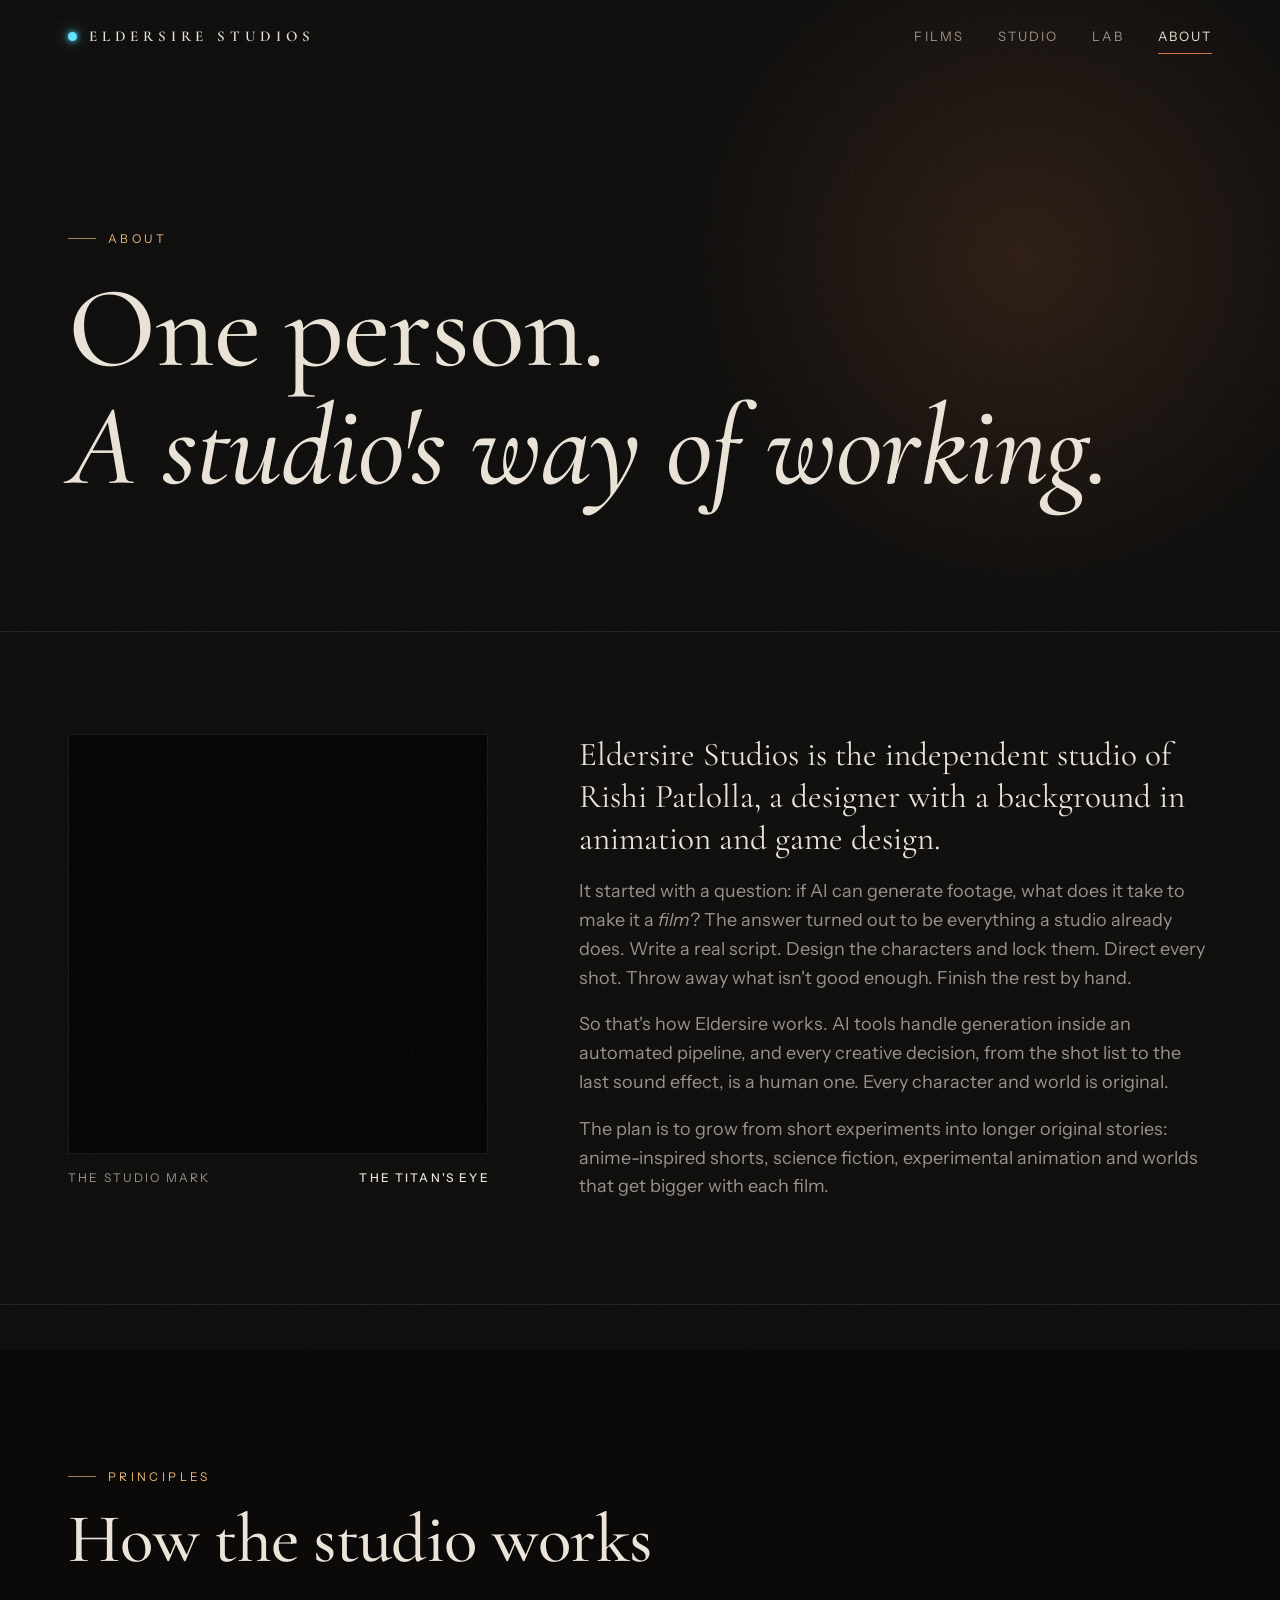
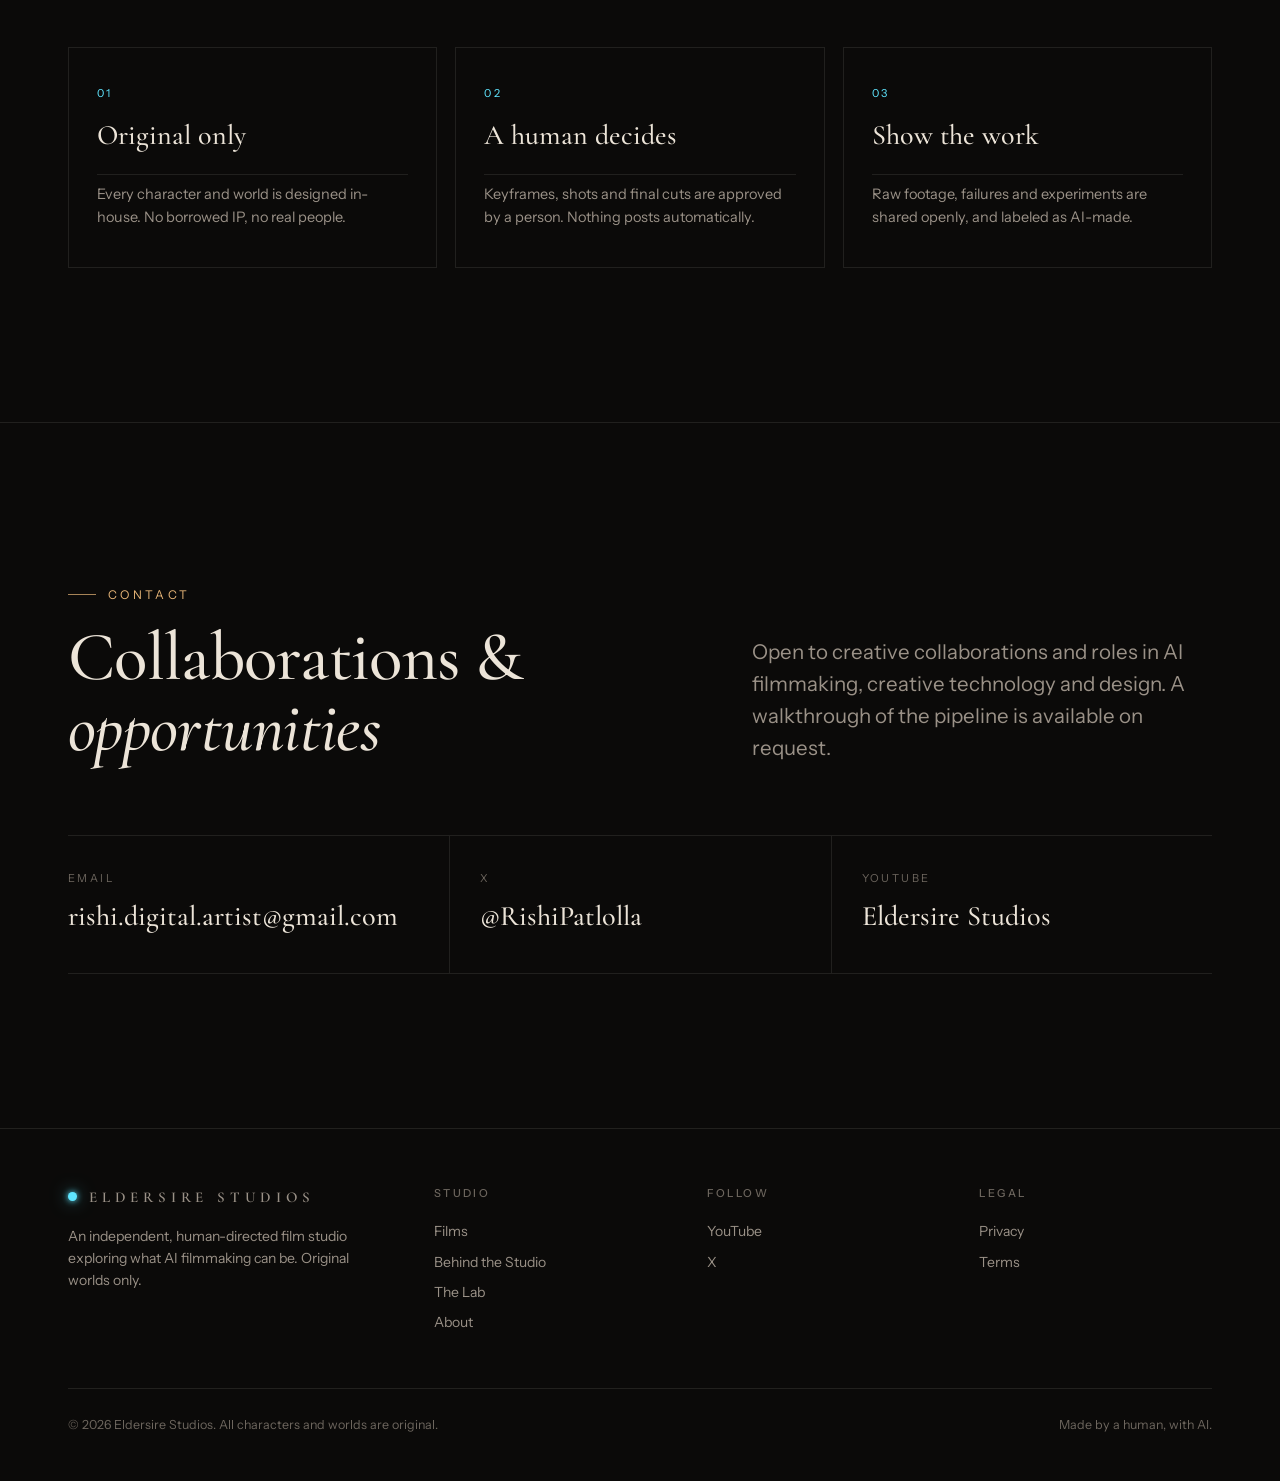
==== about.html @ e4b9689f "Eldersire Studios studio site: films, Rust Titan, studio, lab, about Co-Authored-By: Claude Opus 5.5" ====
<!DOCTYPE html>
<html lang="en">
<head>
<meta charset="utf-8">
<meta name="viewport" content="width=device-width, initial-scale=1">
<title>About — Eldersire Studios</title>
<meta name="description" content="About Eldersire Studios and its founder, Rishi Patlolla.">
<meta property="og:title" content="About — Eldersire Studios">
<meta property="og:description" content="About Eldersire Studios and its founder, Rishi Patlolla.">
<meta property="og:image" content="https://eldersirestudios.com/assets/img/poster.jpg">
<meta name="theme-color" content="#0b0a09">
<link rel="icon" href="data:image/svg+xml,%3Csvg xmlns='http://www.w3.org/2000/svg' viewBox='0 0 32 32'%3E%3Crect width='32' height='32' fill='%230b0a09'/%3E%3Ccircle cx='16' cy='16' r='6' fill='%235fe6ff'/%3E%3C/svg%3E">
<link rel="preconnect" href="https://fonts.googleapis.com">
<link rel="preconnect" href="https://fonts.gstatic.com" crossorigin>
<link href="https://fonts.googleapis.com/css2?family=Cormorant+Garamond:ital,wght@0,500;0,600;1,500&family=Instrument+Sans:wght@400;500&display=swap" rel="stylesheet">
<link rel="stylesheet" href="style.css">
</head>
<body>
<header class="nav">
  <div class="wrap">
    <a class="brand" href="index.html" aria-label="Eldersire Studios home"><span class="dot"></span>Eldersire Studios</a>
    <button class="menu-btn" aria-expanded="false" aria-label="Open menu">Menu</button>
    <nav class="nav-links"><a href="films.html">Films</a><a href="studio.html">Studio</a><a href="lab.html">Lab</a><a href="about.html" class="on">About</a></nav>
  </div>
</header>
<main>
<section class="page-head">
  <div class="glow" aria-hidden="true"></div>
  <div class="wrap">
    <span class="eyebrow load">About</span>
    <h1 class="load d1">One person.<br><em>A studio's way of working.</em></h1>
  </div>
</section>

<section class="sec tight rule">
  <div class="wrap about-grid">
    <div class="rv">
      <div class="frame"><video src="assets/film/eye_pulse.mp4" muted loop playsinline autoplay data-loop aria-label="The Titan's eye, pulsing"></video></div>
      <div class="frame-cap"><span>The studio mark</span><b>The Titan's eye</b></div>
    </div>
    <div class="body rv d1">
      <p class="first">Eldersire Studios is the independent studio of Rishi Patlolla, a designer with a background in animation and game design.</p>
      <p>It started with a question: if AI can generate footage, what does it take to make it a <em>film</em>? The answer turned out to be everything a studio already does. Write a real script. Design the characters and lock them. Direct every shot. Throw away what isn't good enough. Finish the rest by hand.</p>
      <p>So that's how Eldersire works. AI tools handle generation inside an automated pipeline, and every creative decision, from the shot list to the last sound effect, is a human one. Every character and world is original.</p>
      <p>The plan is to grow from short experiments into longer original stories: anime-inspired shorts, science fiction, experimental animation and worlds that get bigger with each film.</p>
    </div>
  </div>
</section>

<section class="sec rule">
  <div class="wrap">
    <div class="sec-head"><div><span class="eyebrow rv">Principles</span><h2 class="rv d1">How the studio works</h2></div></div>
    <div class="gates">
      <div class="gate rv"><span class="g">01</span><h4>Original only</h4><ul><li>Every character and world is designed in-house. No borrowed IP, no real people.</li></ul></div>
      <div class="gate rv d1"><span class="g">02</span><h4>A human decides</h4><ul><li>Keyframes, shots and final cuts are approved by a person. Nothing posts automatically.</li></ul></div>
      <div class="gate rv d2"><span class="g">03</span><h4>Show the work</h4><ul><li>Raw footage, failures and experiments are shared openly, and labeled as AI-made.</li></ul></div>
    </div>
  </div>
</section>

<section class="sec rule">
  <div class="wrap">
    <div class="sec-head">
      <div><span class="eyebrow rv">Contact</span><h2 class="rv d1">Collaborations &amp;<br><em>opportunities</em></h2></div>
      <p class="lede rv d2" style="max-width:460px">Open to creative collaborations and roles in AI filmmaking, creative technology and design. A walkthrough of the pipeline is available on request.</p>
    </div>
    <div class="contact rv">
      <a href="mailto:rishi.digital.artist@gmail.com"><span>Email</span><strong>rishi.digital.artist@gmail.com</strong></a>
      <a href="https://x.com/RishiPatlolla" target="_blank" rel="noopener"><span>X</span><strong>@RishiPatlolla</strong></a>
      <a href="https://www.youtube.com/channel/UCCBXbzFrJePExFDeBLUWiGw" target="_blank" rel="noopener"><span>YouTube</span><strong>Eldersire Studios</strong></a>
    </div>
  </div>
</section>

</main>
<footer>
  <div class="wrap">
    <div>
      <a class="brand" href="index.html"><span class="dot"></span>Eldersire Studios</a>
      <p class="small" style="margin-top:16px;max-width:320px">An independent, human-directed film studio exploring what AI filmmaking can be. Original worlds only.</p>
    </div>
    <div><h5>Studio</h5><ul><li><a href="films.html">Films</a></li><li><a href="studio.html">Behind the Studio</a></li><li><a href="lab.html">The Lab</a></li><li><a href="about.html">About</a></li></ul></div>
    <div><h5>Follow</h5><ul><li><a href="https://www.youtube.com/channel/UCCBXbzFrJePExFDeBLUWiGw" target="_blank" rel="noopener">YouTube</a></li><li><a href="https://x.com/RishiPatlolla" target="_blank" rel="noopener">X</a></li></ul></div>
    <div><h5>Legal</h5><ul><li><a href="privacy.html">Privacy</a></li><li><a href="terms.html">Terms</a></li></ul></div>
    <div class="fine"><span>&copy; <span id="y">2026</span> Eldersire Studios. All characters and worlds are original.</span><span>Made by a human, with AI.</span></div>
  </div>
</footer>
<script src="site.js"></script>
</body>
</html>
---- style.css ----
/* Eldersire Studios — site styles */
:root{
  --bg:#0b0a09;
  --bg-2:#131110;
  --bg-3:#1b1816;
  --line:rgba(236,228,216,.10);
  --line-2:rgba(236,228,216,.18);
  --text:#ece4d8;
  --muted:#9a9187;
  --dim:#6d665e;
  --rust:#d2733f;
  --sand:#e9b779;
  --eye:#5fe6ff;
  --serif:"Cormorant Garamond","Cormorant",Georgia,serif;
  --sans:"Instrument Sans","Helvetica Neue",Arial,sans-serif;
  --wrap:1240px;
  --pad:clamp(20px,4vw,48px);
}
*{box-sizing:border-box;margin:0;padding:0}
html{scroll-behavior:smooth;-webkit-text-size-adjust:100%}
body{background:var(--bg);color:var(--text);font-family:var(--sans);font-size:17px;line-height:1.6;-webkit-font-smoothing:antialiased;overflow-x:hidden}
img,video{display:block;max-width:100%}
a{color:inherit;text-decoration:none}
::selection{background:var(--rust);color:#120d0a}

/* film grain */
body::after{content:"";position:fixed;inset:-50%;pointer-events:none;z-index:100;opacity:.07;
  background-image:url("data:image/svg+xml,%3Csvg xmlns='http://www.w3.org/2000/svg' width='220' height='220'%3E%3Cfilter id='n'%3E%3CfeTurbulence type='fractalNoise' baseFrequency='.85' numOctaves='3' stitchTiles='stitch'/%3E%3C/filter%3E%3Crect width='100%25' height='100%25' filter='url(%23n)'/%3E%3C/svg%3E");
  animation:grain 1.2s steps(6) infinite}
@keyframes grain{0%{transform:translate(0,0)}20%{transform:translate(-3%,2%)}40%{transform:translate(2%,-3%)}60%{transform:translate(-2%,-1%)}80%{transform:translate(3%,3%)}100%{transform:translate(0,0)}}

.wrap{max-width:var(--wrap);margin:0 auto;padding:0 var(--pad)}

/* ---------- nav ---------- */
.nav{position:fixed;top:0;left:0;right:0;z-index:50;transition:background .4s,border-color .4s;border-bottom:1px solid transparent}
.nav.solid{background:rgba(11,10,9,.82);backdrop-filter:blur(14px);-webkit-backdrop-filter:blur(14px);border-color:var(--line)}
.nav .wrap{display:flex;align-items:center;justify-content:space-between;height:72px}
.brand{display:flex;align-items:center;gap:12px;font-family:var(--serif);font-weight:600;letter-spacing:.32em;font-size:15px;text-transform:uppercase;white-space:nowrap}
.brand .dot{width:9px;height:9px;border-radius:50%;background:var(--eye);box-shadow:0 0 6px var(--eye),0 0 18px rgba(95,230,255,.6);animation:pulse 3.2s ease-in-out infinite;flex:none}
@keyframes pulse{0%,100%{opacity:1;box-shadow:0 0 6px var(--eye),0 0 18px rgba(95,230,255,.6)}50%{opacity:.55;box-shadow:0 0 3px var(--eye),0 0 8px rgba(95,230,255,.3)}}
.nav-links{display:flex;gap:34px;font-size:13px;letter-spacing:.16em;text-transform:uppercase;color:var(--muted)}
.nav-links a{position:relative;transition:color .25s}
.nav-links a:hover,.nav-links a.on{color:var(--text)}
.nav-links a.on::after{content:"";position:absolute;left:0;right:0;bottom:-8px;height:1px;background:var(--rust)}
.menu-btn{display:none;background:none;border:0;color:var(--text);font:inherit;font-size:12px;letter-spacing:.18em;text-transform:uppercase;cursor:pointer;padding:10px 0}
@media (max-width:820px){
  .menu-btn{display:block}
  .nav-links{position:fixed;inset:72px 0 auto 0;flex-direction:column;gap:0;background:rgba(11,10,9,.97);border-bottom:1px solid var(--line);padding:8px var(--pad) 20px;display:none}
  .nav-links.open{display:flex}
  .nav-links a{padding:14px 0;border-bottom:1px solid var(--line);font-size:14px}
  .nav-links a.on::after{display:none}
}

/* ---------- type ---------- */
.eyebrow{font-size:12px;letter-spacing:.28em;text-transform:uppercase;color:var(--sand);display:inline-flex;align-items:center;gap:12px}
.eyebrow::before{content:"";width:28px;height:1px;background:currentColor;opacity:.7}
h1,h2,h3{font-family:var(--serif);font-weight:500;line-height:1.02;letter-spacing:-.01em}
.display{font-size:clamp(52px,9vw,128px)}
h2{font-size:clamp(38px,5.4vw,72px)}
h3{font-size:clamp(26px,2.6vw,34px);line-height:1.12}
em{font-style:italic}
.lede{font-size:clamp(18px,1.6vw,21px);color:var(--muted);max-width:620px;line-height:1.55}
p+p{margin-top:1em}
.muted{color:var(--muted)}
.small{font-size:14px}

/* ---------- buttons ---------- */
.btns{display:flex;flex-wrap:wrap;gap:14px}
.btn{display:inline-flex;align-items:center;gap:12px;padding:15px 26px;font-size:13px;letter-spacing:.16em;text-transform:uppercase;border:1px solid var(--line-2);transition:all .3s;border-radius:0}
.btn:hover{border-color:var(--text);background:rgba(236,228,216,.05)}
.btn.primary{background:var(--text);color:#0d0b0a;border-color:var(--text)}
.btn.primary:hover{background:var(--sand);border-color:var(--sand)}
.btn .arr{transition:transform .3s}
.btn:hover .arr{transform:translateX(4px)}
.link{font-size:13px;letter-spacing:.16em;text-transform:uppercase;border-bottom:1px solid var(--line-2);padding-bottom:4px;transition:border-color .3s,color .3s}
.link:hover{border-color:var(--rust);color:var(--sand)}

/* ---------- sections ---------- */
section{position:relative}
.sec{padding:clamp(90px,12vw,170px) 0}
.sec.tight{padding:clamp(60px,8vw,110px) 0}
.rule{border-top:1px solid var(--line)}
.sec-head{display:flex;justify-content:space-between;align-items:end;gap:30px;margin-bottom:clamp(40px,6vw,72px);flex-wrap:wrap}
.sec-head h2{margin-top:18px}

/* ---------- hero (home) ---------- */
.hero{min-height:100vh;min-height:100svh;display:grid;align-items:center;overflow:hidden;position:relative}
.hero-bg{position:absolute;inset:0;z-index:0}
.hero-bg video{position:absolute;inset:-60px;width:calc(100% + 120px);height:calc(100% + 120px);object-fit:cover;filter:blur(38px) saturate(1.15) brightness(.45);transform:scale(1.1)}
.hero-bg::after{content:"";position:absolute;inset:0;background:linear-gradient(90deg,var(--bg) 0%,rgba(11,10,9,.82) 38%,rgba(11,10,9,.35) 70%,rgba(11,10,9,.55) 100%),linear-gradient(0deg,var(--bg) 0%,transparent 30%)}
.hero .wrap{position:relative;z-index:1;display:grid;grid-template-columns:1.25fr .75fr;gap:60px;align-items:center;padding-top:110px;padding-bottom:70px;width:100%}
.hero h1{margin:26px 0 28px}
.hero h1 em{color:var(--sand)}
.hero .lede{margin-bottom:40px}
.hero-film{justify-self:end;width:min(100%,380px);position:relative}
.frame{position:relative;aspect-ratio:9/16;overflow:hidden;background:#000;box-shadow:0 40px 120px rgba(0,0,0,.6),0 0 0 1px var(--line)}
.frame video,.frame img{width:100%;height:100%;object-fit:cover}
.frame-cap{display:flex;justify-content:space-between;margin-top:14px;font-size:12px;letter-spacing:.18em;text-transform:uppercase;color:var(--muted)}
.frame-cap b{color:var(--text);font-weight:500}
.scroll-cue{position:absolute;left:50%;bottom:26px;z-index:2;transform:translateX(-50%);font-size:11px;letter-spacing:.3em;text-transform:uppercase;color:var(--dim);display:flex;flex-direction:column;align-items:center;gap:10px}
.scroll-cue::after{content:"";width:1px;height:38px;background:linear-gradient(var(--dim),transparent);animation:cue 2.4s ease-in-out infinite}
@keyframes cue{0%{transform:scaleY(0);transform-origin:top}50%{transform:scaleY(1);transform-origin:top}51%{transform-origin:bottom}100%{transform:scaleY(0);transform-origin:bottom}}
@media (max-width:900px){
  .hero .wrap{grid-template-columns:1fr;gap:44px;padding-top:120px}
  .hero-film{justify-self:start;width:min(72%,320px)}
  .scroll-cue{display:none}
}

/* ---------- manifesto strip ---------- */
.manifesto{font-family:var(--serif);font-size:clamp(30px,4.2vw,58px);line-height:1.14;max-width:1060px}
.manifesto span{color:var(--dim)}

/* ---------- featured film ---------- */
.feature{display:grid;grid-template-columns:.8fr 1.2fr;gap:clamp(40px,6vw,96px);align-items:center}
.feature .frame{max-width:440px}
.feature h2{margin:18px 0 22px}
.meta{display:grid;grid-template-columns:repeat(2,minmax(0,1fr));gap:22px 30px;margin:36px 0 40px;padding-top:28px;border-top:1px solid var(--line)}
.meta dt{font-size:11px;letter-spacing:.22em;text-transform:uppercase;color:var(--dim);margin-bottom:4px}
.meta dd{font-size:15px}
@media (max-width:900px){.feature{grid-template-columns:1fr}.feature .frame{max-width:340px}}

/* ---------- film cards ---------- */
.films{display:grid;grid-template-columns:repeat(3,minmax(0,1fr));gap:28px}
.card-film{display:block;position:relative}
.card-film .frame{aspect-ratio:4/5;box-shadow:none}
.card-film .frame img,.card-film .frame video{transition:transform 1.2s cubic-bezier(.2,.7,.2,1),opacity .6s}
.card-film:hover .frame img{transform:scale(1.04)}
.card-film .frame video{position:absolute;inset:0;opacity:0}
.card-film:hover .frame video{opacity:1}
.card-film .info{display:flex;justify-content:space-between;align-items:baseline;margin-top:18px;gap:14px}
.card-film h3{font-size:30px}
.tag{font-size:11px;letter-spacing:.2em;text-transform:uppercase;color:var(--muted);white-space:nowrap}
.tag.live{color:var(--eye)}
.card-film p{color:var(--muted);font-size:15px;margin-top:6px}
.soon .frame{display:grid;place-items:center;background:var(--bg-2);border:1px solid var(--line)}
.soon .frame span{font-family:var(--serif);font-size:96px;color:var(--bg-3);font-style:italic}
.soon .frame::after{content:"";position:absolute;inset:0;background:repeating-linear-gradient(135deg,transparent 0 18px,rgba(236,228,216,.018) 18px 19px)}
@media (max-width:900px){.films{grid-template-columns:1fr 1fr}}
@media (max-width:560px){.films{grid-template-columns:1fr}}

/* ---------- doors (three audiences) ---------- */
.doors{display:grid;grid-template-columns:repeat(3,minmax(0,1fr));border-top:1px solid var(--line)}
.door{padding:44px 36px 48px 0;border-right:1px solid var(--line);display:flex;flex-direction:column;gap:16px;transition:background .4s}
.door+.door{padding-left:36px}
.door:last-child{border-right:0}
.door .num{font-family:var(--serif);font-style:italic;font-size:22px;color:var(--rust)}
.door p{color:var(--muted);font-size:15.5px;flex:1}
.door .link{align-self:flex-start;margin-top:10px}
@media (max-width:900px){.doors{grid-template-columns:1fr}.door,.door+.door{padding:36px 0;border-right:0;border-bottom:1px solid var(--line)}}

/* ---------- lab preview / gallery ---------- */
.strip{display:grid;grid-template-columns:repeat(6,minmax(0,1fr));gap:10px}
.strip img{aspect-ratio:9/16;object-fit:cover;width:100%;filter:saturate(.9);transition:filter .4s,transform .6s}
.strip img:hover{filter:saturate(1.15);transform:translateY(-4px)}
@media (max-width:760px){.strip{grid-template-columns:repeat(3,minmax(0,1fr))}}

.split{display:grid;grid-template-columns:1fr 1fr;gap:clamp(40px,6vw,90px);align-items:center}
@media (max-width:900px){.split{grid-template-columns:1fr}}

/* ---------- page header ---------- */
.page-head{padding:clamp(150px,18vw,220px) 0 clamp(60px,8vw,100px);position:relative;overflow:hidden}
.page-head h1{font-size:clamp(56px,9vw,120px);margin:22px 0 26px}
.page-head .glow{position:absolute;right:-10%;top:-20%;width:60vw;height:60vw;border-radius:50%;background:radial-gradient(circle,rgba(210,115,63,.16),transparent 62%);pointer-events:none}

/* ---------- film page ---------- */
.film-hero{display:grid;grid-template-columns:minmax(0,.9fr) minmax(0,1.1fr);gap:clamp(40px,6vw,100px);align-items:start;padding-top:clamp(120px,14vw,170px)}
.film-hero .frame{max-width:480px}
.film-hero h1{font-size:clamp(64px,10vw,140px);margin:20px 0 10px}
.film-hero .tagline{font-family:var(--serif);font-style:italic;font-size:clamp(22px,2.2vw,28px);color:var(--sand);margin-bottom:28px}
.film-hero .sticky{position:sticky;top:100px}
@media (max-width:900px){.film-hero{grid-template-columns:1fr}.film-hero .sticky{position:static}.film-hero .frame{max-width:360px}}
.credits{margin-top:40px;border-top:1px solid var(--line)}
.credits div{display:grid;grid-template-columns:150px 1fr;gap:20px;padding:14px 0;border-bottom:1px solid var(--line);font-size:15px}
.credits dt{font-size:11px;letter-spacing:.2em;text-transform:uppercase;color:var(--dim);padding-top:3px}
.watch{display:flex;gap:12px;flex-wrap:wrap;margin-top:30px}

.frames{display:grid;grid-template-columns:repeat(3,minmax(0,1fr));gap:14px}
.frames figure:nth-child(1){grid-row:span 2}
.frames img{width:100%;height:100%;object-fit:cover;aspect-ratio:9/16}
.frames figure:nth-child(1) img{aspect-ratio:auto}
@media (max-width:760px){.frames{grid-template-columns:1fr 1fr}.frames figure:nth-child(1){grid-row:auto;grid-column:span 2}.frames figure:nth-child(1) img{aspect-ratio:9/12}}
figure{position:relative;overflow:hidden}
figcaption{font-size:13px;color:var(--muted);margin-top:12px;line-height:1.5}
figcaption b{color:var(--text);font-weight:500;display:block;font-size:12px;letter-spacing:.18em;text-transform:uppercase;margin-bottom:3px}

.trio{display:grid;grid-template-columns:repeat(3,minmax(0,1fr));gap:24px}
.trio img{aspect-ratio:9/16;object-fit:cover;width:100%}
@media (max-width:760px){.trio{grid-template-columns:1fr 1fr 1fr;gap:10px}}

.kfs{display:grid;grid-template-columns:repeat(5,minmax(0,1fr));gap:10px}
.kfs img{aspect-ratio:9/16;object-fit:cover;width:100%}
.kfs figcaption{font-size:12px}
@media (max-width:760px){.kfs{grid-template-columns:repeat(3,minmax(0,1fr))}}

.compare{display:grid;grid-template-columns:repeat(3,minmax(0,1fr));gap:22px;align-items:start}
.compare .frame{box-shadow:none}
.compare .final .frame{box-shadow:0 0 0 1px var(--rust)}
.label{display:inline-block;font-size:11px;letter-spacing:.2em;text-transform:uppercase;padding:6px 10px;border:1px solid var(--line-2);color:var(--muted);margin-bottom:14px}
.label.final{border-color:var(--rust);color:var(--sand)}
@media (max-width:760px){.compare{grid-template-columns:1fr 1fr}.compare .final{grid-column:span 2;max-width:320px}}

.changes{counter-reset:c;display:grid;grid-template-columns:repeat(2,minmax(0,1fr));gap:0 60px;margin-top:60px}
.changes li{list-style:none;counter-increment:c;padding:22px 0 22px 56px;border-top:1px solid var(--line);position:relative;color:var(--muted);font-size:15.5px}
.changes li::before{content:counter(c,decimal-leading-zero);position:absolute;left:0;top:20px;font-family:var(--serif);font-style:italic;color:var(--rust);font-size:22px}
.changes li b{color:var(--text);font-weight:500;display:block;margin-bottom:3px}
@media (max-width:760px){.changes{grid-template-columns:1fr}}

/* ---------- studio / pipeline ---------- */
.pillars{display:grid;grid-template-columns:repeat(3,minmax(0,1fr));gap:2px;background:var(--line)}
.pillar{background:var(--bg);padding:40px 36px 44px}
.pillar .who{font-size:11px;letter-spacing:.22em;text-transform:uppercase;color:var(--sand);margin-bottom:16px;display:block}
.pillar h3{margin-bottom:20px}
.pillar ul{list-style:none}
.pillar li{padding:10px 0;border-top:1px solid var(--line);color:var(--muted);font-size:15px}
@media (max-width:900px){.pillars{grid-template-columns:1fr}}

.pipe{position:relative;display:grid;grid-template-columns:repeat(4,minmax(0,1fr));gap:18px}
.stage{position:relative;background:var(--bg-2);border:1px solid var(--line);padding:26px 24px 28px;min-height:210px;display:flex;flex-direction:column}
.stage .n{font-family:var(--serif);font-style:italic;color:var(--rust);font-size:20px}
.stage h4{font-family:var(--serif);font-weight:500;font-size:25px;margin:8px 0 10px;line-height:1.1}
.stage p{font-size:14px;color:var(--muted);flex:1}
.stage .tool{margin-top:16px;font-size:11px;letter-spacing:.16em;text-transform:uppercase;color:var(--dim)}
.stage.human{border-color:rgba(210,115,63,.55);background:linear-gradient(160deg,rgba(210,115,63,.10),var(--bg-2) 60%)}
.stage.human .tool{color:var(--sand)}
.stage::after{content:"→";position:absolute;right:-15px;top:50%;transform:translateY(-50%);color:var(--dim);font-size:16px;z-index:2}
.pipe .stage:nth-child(4n)::after,.pipe .stage:last-child::after{display:none}
.loop-note{margin-top:22px;display:flex;align-items:center;gap:14px;font-size:14px;color:var(--muted)}
.loop-note::before{content:"↺";color:var(--rust);font-size:22px}
@media (max-width:1000px){.pipe{grid-template-columns:1fr 1fr}.pipe .stage::after{display:none}}
@media (max-width:560px){.pipe{grid-template-columns:1fr}}

.arch{background:var(--bg-2);border:1px solid var(--line);padding:clamp(20px,3vw,40px);overflow-x:auto}
.arch svg{min-width:860px;width:100%;height:auto}

.stack{display:grid;grid-template-columns:repeat(3,minmax(0,1fr));border-top:1px solid var(--line)}
.stack div{padding:28px 28px 30px 0;border-bottom:1px solid var(--line)}
.stack div:not(:nth-child(3n+1)){padding-left:28px;border-left:1px solid var(--line)}
.stack h4{font-family:var(--serif);font-weight:500;font-size:26px;margin-bottom:6px}
.stack .role{font-size:11px;letter-spacing:.2em;text-transform:uppercase;color:var(--sand);margin-bottom:10px;display:block}
.stack p{font-size:14.5px;color:var(--muted)}
@media (max-width:900px){.stack{grid-template-columns:1fr}.stack div,.stack div:not(:nth-child(3n+1)){padding:24px 0;border-left:0}}

.gates{display:grid;grid-template-columns:repeat(3,minmax(0,1fr));gap:18px}
.gate{border:1px solid var(--line);padding:30px 28px}
.gate .g{font-size:11px;letter-spacing:.22em;text-transform:uppercase;color:var(--eye)}
.gate h4{font-family:var(--serif);font-weight:500;font-size:28px;margin:8px 0 16px}
.gate li{list-style:none;font-size:14.5px;color:var(--muted);padding:8px 0;border-top:1px solid var(--line)}
@media (max-width:900px){.gates{grid-template-columns:1fr}}

/* ---------- lab ---------- */
.exp{display:grid;grid-template-columns:260px minmax(0,1fr);gap:clamp(30px,5vw,80px);padding:clamp(60px,8vw,100px) 0;border-top:1px solid var(--line)}
.exp .side{position:sticky;top:110px;align-self:start}
.exp .no{font-family:var(--serif);font-style:italic;font-size:64px;color:var(--rust);line-height:1}
.exp .kind{font-size:11px;letter-spacing:.22em;text-transform:uppercase;color:var(--muted);margin-top:14px;display:block}
.exp .kind.fail{color:#ff8a6b}
.exp h3{font-size:clamp(32px,3.4vw,46px);margin-bottom:18px}
.exp .body>p{color:var(--muted);max-width:720px}
.exp .media{margin-top:36px;display:grid;gap:18px}
.exp .media.two{grid-template-columns:1fr 1fr}
.exp .media.vids{grid-template-columns:repeat(2,minmax(0,1fr));max-width:720px}
.exp .media video{width:100%;background:#000}
.lesson{margin-top:26px;padding:18px 22px;border-left:2px solid var(--eye);background:rgba(95,230,255,.04);font-size:15px;max-width:720px}
.lesson b{display:block;font-size:11px;letter-spacing:.22em;text-transform:uppercase;color:var(--eye);margin-bottom:4px;font-weight:500}
@media (max-width:900px){.exp{grid-template-columns:1fr}.exp .side{position:static}.exp .media.two{grid-template-columns:1fr}}

/* ---------- about ---------- */
.about-grid{display:grid;grid-template-columns:.8fr 1.2fr;gap:clamp(40px,7vw,110px);align-items:start}
.about-grid .frame{aspect-ratio:1/1;max-width:420px;box-shadow:none;border:1px solid var(--line)}
.about-grid .body p{color:var(--muted);font-size:18px}
.about-grid .body p.first{font-family:var(--serif);font-size:clamp(26px,2.6vw,34px);line-height:1.25;color:var(--text)}
@media (max-width:900px){.about-grid{grid-template-columns:1fr}}
.contact{display:grid;grid-template-columns:repeat(3,minmax(0,1fr));border-top:1px solid var(--line)}
.contact a{padding:34px 0;border-bottom:1px solid var(--line);display:flex;flex-direction:column;gap:6px;transition:color .3s}
.contact a+a{padding-left:30px;border-left:1px solid var(--line)}
.contact a span{font-size:11px;letter-spacing:.22em;text-transform:uppercase;color:var(--dim)}
.contact a strong{font-family:var(--serif);font-weight:500;font-size:clamp(22px,2.2vw,30px);overflow-wrap:anywhere}
.contact a:hover strong{color:var(--sand)}
@media (max-width:760px){.contact{grid-template-columns:1fr}.contact a+a{padding-left:0;border-left:0}}

/* ---------- legal ---------- */
.legal{max-width:760px}
.legal h2{font-size:30px;margin:46px 0 12px}
.legal p,.legal li{color:var(--muted)}
.legal ul{padding-left:20px;margin-top:10px}
.legal a{border-bottom:1px solid var(--line-2)}

/* ---------- cta + footer ---------- */
.cta{text-align:center;padding:clamp(110px,14vw,190px) 0;position:relative;overflow:hidden}
.cta .eye{width:14px;height:14px;border-radius:50%;margin:0 auto 40px;background:var(--eye);box-shadow:0 0 10px var(--eye),0 0 40px rgba(95,230,255,.7),0 0 120px rgba(95,230,255,.35);animation:pulse 3.2s ease-in-out infinite}
.cta h2{max-width:900px;margin:0 auto 34px}
.cta .btns{justify-content:center}
footer{border-top:1px solid var(--line);padding:56px 0 46px;font-size:14px;color:var(--muted)}
footer .wrap{display:grid;grid-template-columns:1.4fr 1fr 1fr 1fr;gap:40px}
footer h5{font-size:11px;letter-spacing:.22em;text-transform:uppercase;color:var(--dim);font-weight:500;margin-bottom:14px}
footer ul{list-style:none}
footer li{padding:4px 0}
footer a:hover{color:var(--text)}
footer .fine{grid-column:1/-1;display:flex;justify-content:space-between;flex-wrap:wrap;gap:12px;border-top:1px solid var(--line);padding-top:26px;margin-top:10px;font-size:12.5px;color:var(--dim)}
@media (max-width:760px){footer .wrap{grid-template-columns:1fr 1fr}footer .wrap>div:first-child{grid-column:1/-1}}

/* ---------- reveal ---------- */
.rv{opacity:0;transform:translateY(26px);transition:opacity 1s cubic-bezier(.2,.7,.2,1),transform 1s cubic-bezier(.2,.7,.2,1)}
.rv.in{opacity:1;transform:none}
.rv.d1{transition-delay:.1s}.rv.d2{transition-delay:.2s}.rv.d3{transition-delay:.3s}
.load{animation:up 1.2s cubic-bezier(.2,.7,.2,1) both}
.load.d1{animation-delay:.12s}.load.d2{animation-delay:.24s}.load.d3{animation-delay:.36s}.load.d4{animation-delay:.5s}
@keyframes up{from{opacity:0;transform:translateY(24px)}to{opacity:1;transform:none}}
@media (prefers-reduced-motion:reduce){
  *,*::before,*::after{animation:none!important;transition:none!important}
  .rv{opacity:1;transform:none}
  body::after{display:none}
}
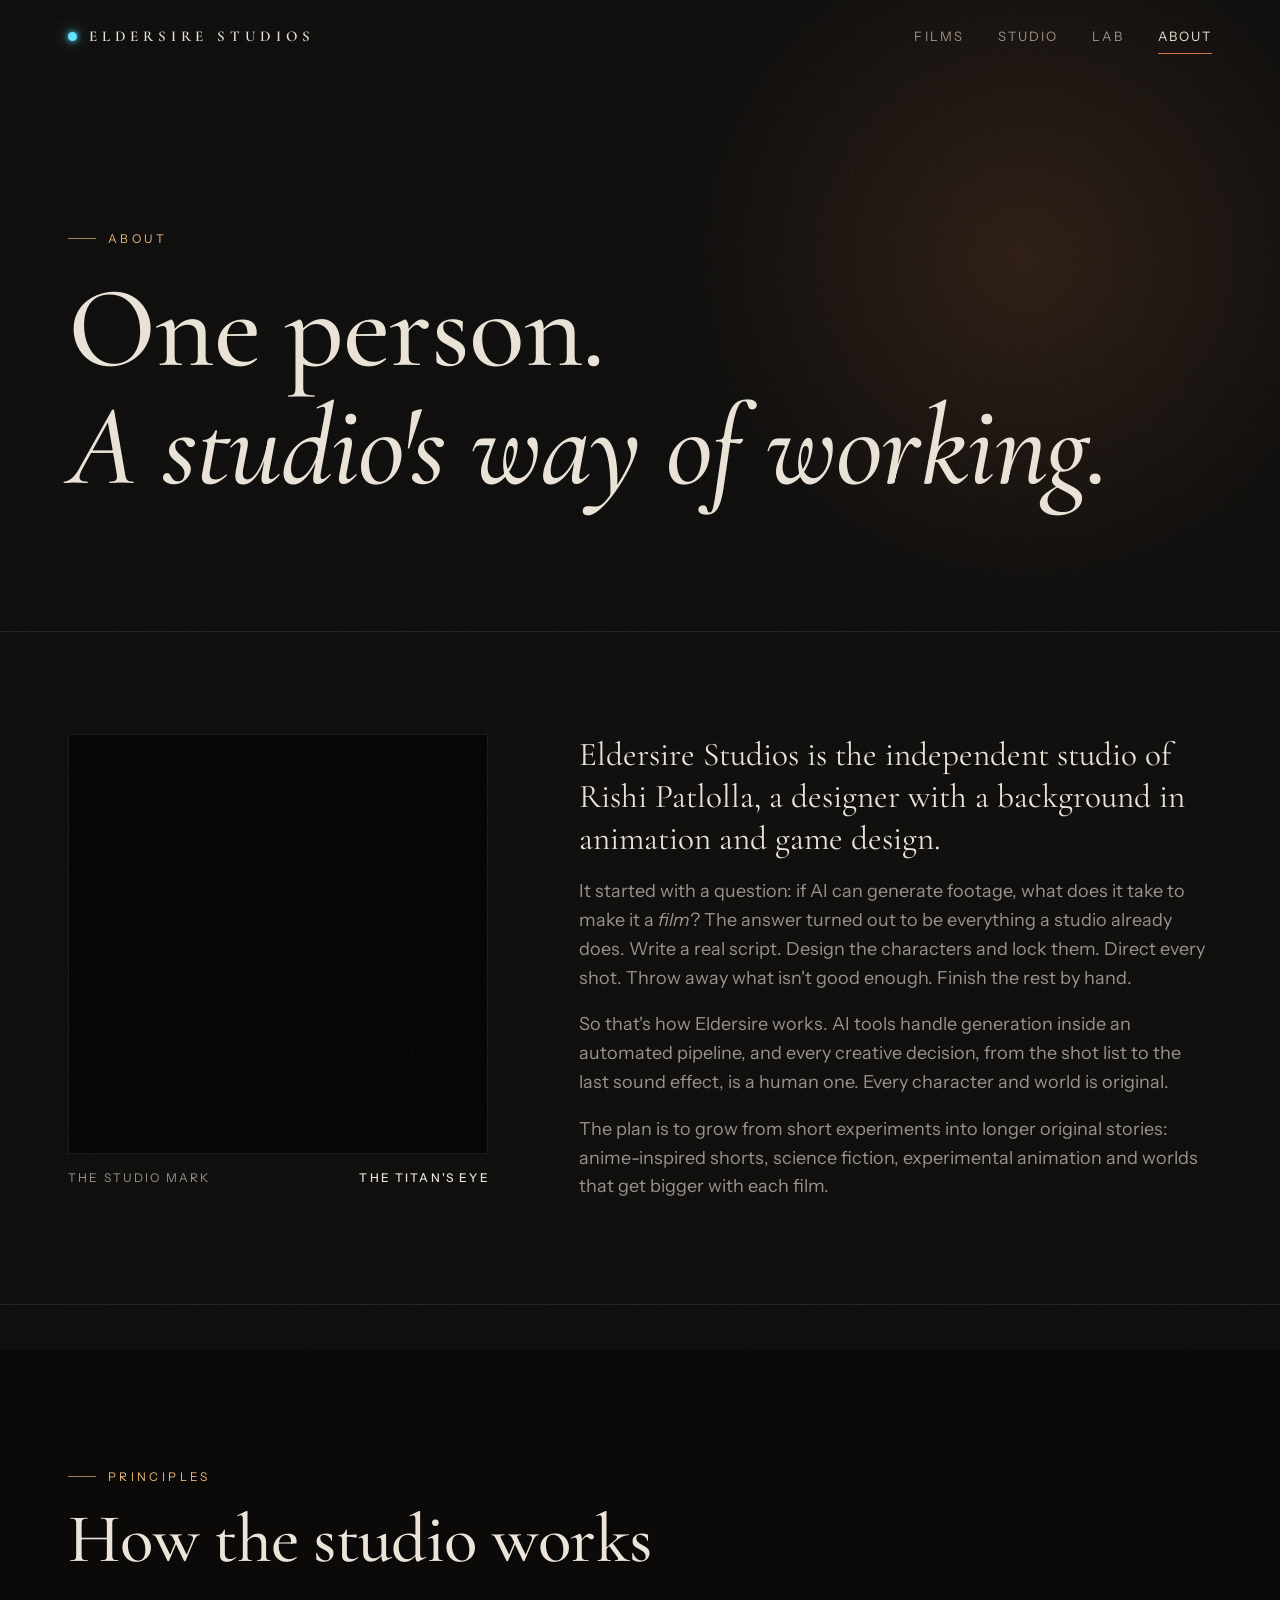
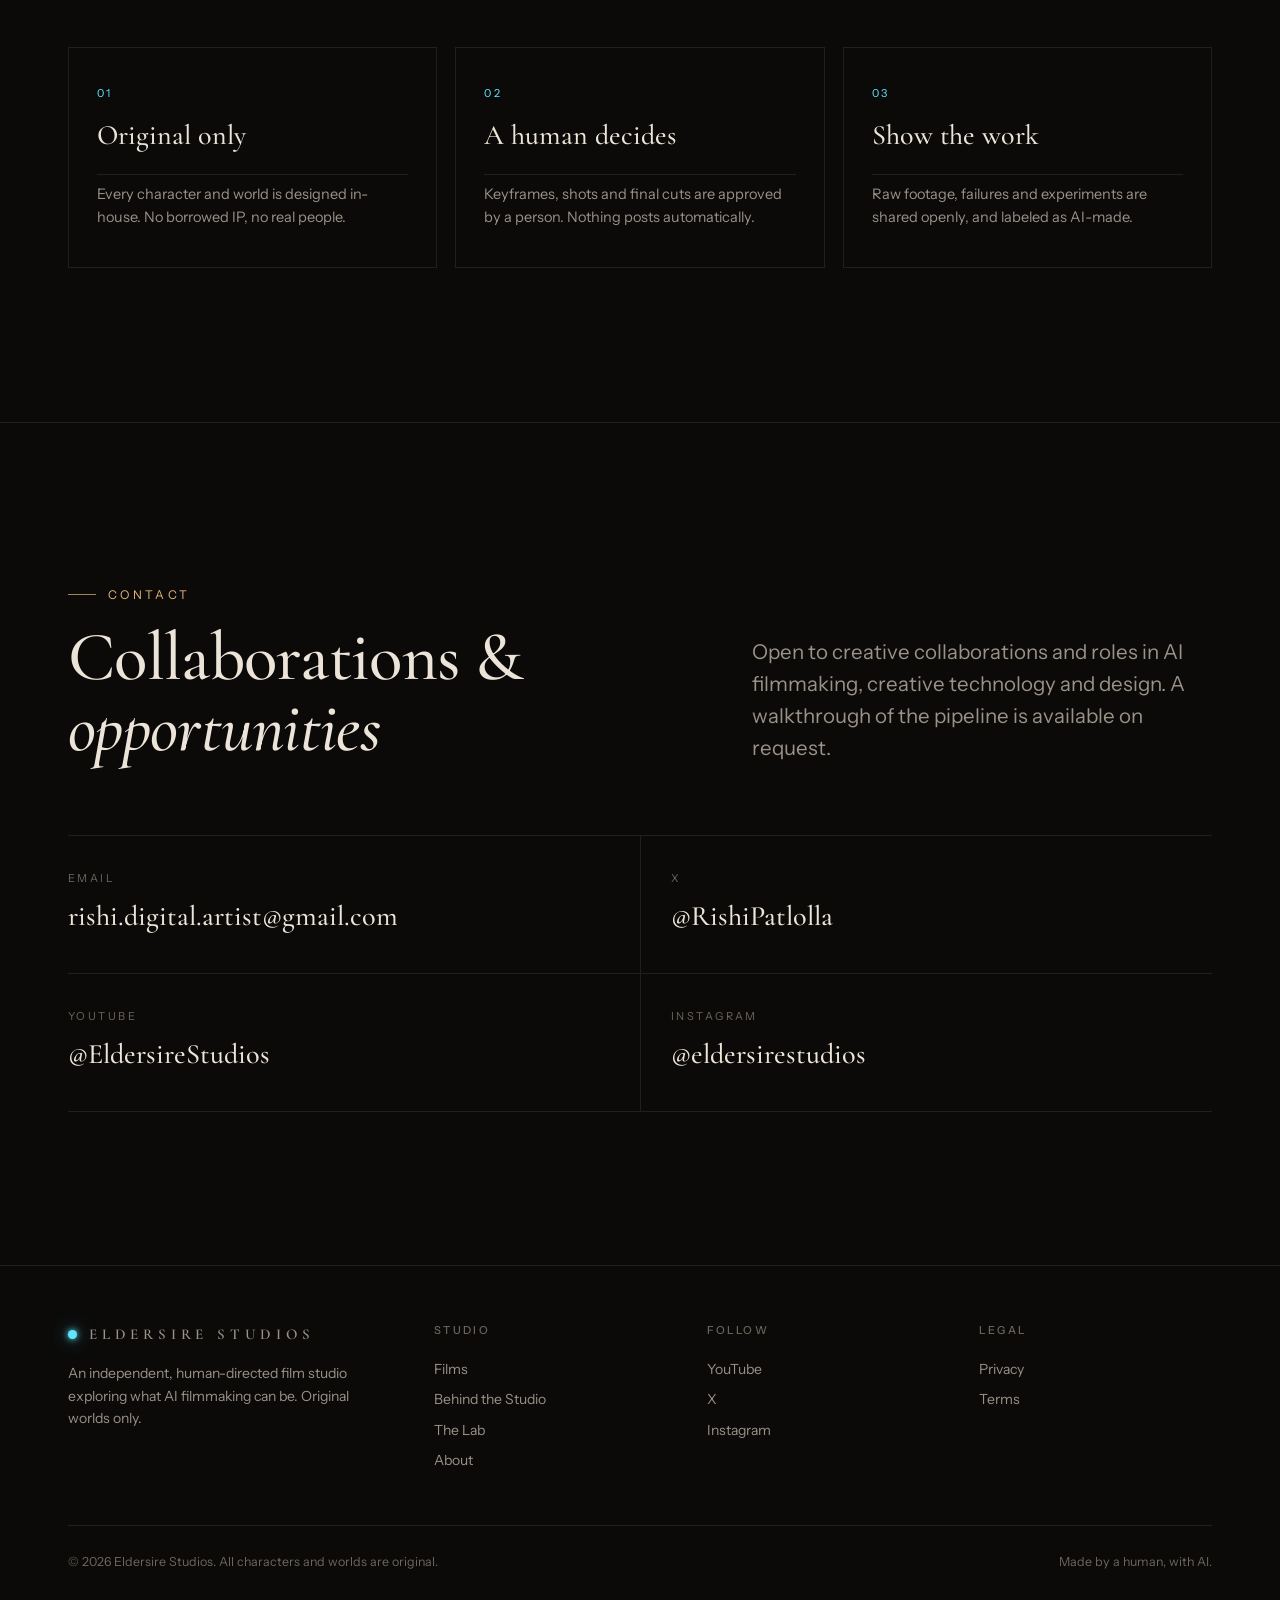
==== commit 48453b68: "Add The Pilgrim, World 02; every film links to its real posts; Instagram in the footer - New page pi" ====
--- a/about.html
+++ b/about.html
@@ -7,7 +7,10 @@
 <meta name="description" content="About Eldersire Studios and its founder, Rishi Patlolla.">
 <meta property="og:title" content="About — Eldersire Studios">
 <meta property="og:description" content="About Eldersire Studios and its founder, Rishi Patlolla.">
-<meta property="og:image" content="https://eldersirestudios.com/assets/img/poster.jpg">
+<meta property="og:image" content="https://eldersirestudios.com/assets/img/share.jpg">
+<meta property="og:image:width" content="1200">
+<meta property="og:image:height" content="627">
+<meta name="twitter:card" content="summary_large_image">
 <meta name="theme-color" content="#0b0a09">
 <link rel="icon" href="data:image/svg+xml,%3Csvg xmlns='http://www.w3.org/2000/svg' viewBox='0 0 32 32'%3E%3Crect width='32' height='32' fill='%230b0a09'/%3E%3Ccircle cx='16' cy='16' r='6' fill='%235fe6ff'/%3E%3C/svg%3E">
 <link rel="preconnect" href="https://fonts.googleapis.com">
@@ -67,7 +70,8 @@
     <div class="contact rv">
       <a href="mailto:rishi.digital.artist@gmail.com"><span>Email</span><strong>rishi.digital.artist@gmail.com</strong></a>
       <a href="https://x.com/RishiPatlolla" target="_blank" rel="noopener"><span>X</span><strong>@RishiPatlolla</strong></a>
-      <a href="https://www.youtube.com/channel/UCCBXbzFrJePExFDeBLUWiGw" target="_blank" rel="noopener"><span>YouTube</span><strong>Eldersire Studios</strong></a>
+      <a href="https://www.youtube.com/@EldersireStudios" target="_blank" rel="noopener"><span>YouTube</span><strong>@EldersireStudios</strong></a>
+      <a href="https://www.instagram.com/eldersirestudios" target="_blank" rel="noopener"><span>Instagram</span><strong>@eldersirestudios</strong></a>
     </div>
   </div>
 </section>
@@ -80,7 +84,7 @@
       <p class="small" style="margin-top:16px;max-width:320px">An independent, human-directed film studio exploring what AI filmmaking can be. Original worlds only.</p>
     </div>
     <div><h5>Studio</h5><ul><li><a href="films.html">Films</a></li><li><a href="studio.html">Behind the Studio</a></li><li><a href="lab.html">The Lab</a></li><li><a href="about.html">About</a></li></ul></div>
-    <div><h5>Follow</h5><ul><li><a href="https://www.youtube.com/channel/UCCBXbzFrJePExFDeBLUWiGw" target="_blank" rel="noopener">YouTube</a></li><li><a href="https://x.com/RishiPatlolla" target="_blank" rel="noopener">X</a></li></ul></div>
+    <div><h5>Follow</h5><ul><li><a href="https://www.youtube.com/@EldersireStudios" target="_blank" rel="noopener">YouTube</a></li><li><a href="https://x.com/RishiPatlolla" target="_blank" rel="noopener">X</a></li><li><a href="https://www.instagram.com/eldersirestudios" target="_blank" rel="noopener">Instagram</a></li></ul></div>
     <div><h5>Legal</h5><ul><li><a href="privacy.html">Privacy</a></li><li><a href="terms.html">Terms</a></li></ul></div>
     <div class="fine"><span>&copy; <span id="y">2026</span> Eldersire Studios. All characters and worlds are original.</span><span>Made by a human, with AI.</span></div>
   </div>
--- a/style.css
+++ b/style.css
@@ -191,6 +191,8 @@
 .kfs img{aspect-ratio:9/16;object-fit:cover;width:100%}
 .kfs figcaption{font-size:12px}
 @media (max-width:760px){.kfs{grid-template-columns:repeat(3,minmax(0,1fr))}}
+.kfs.four{grid-template-columns:repeat(4,minmax(0,1fr))}
+@media (max-width:760px){.kfs.four{grid-template-columns:repeat(2,minmax(0,1fr))}}
 
 .compare{display:grid;grid-template-columns:repeat(3,minmax(0,1fr));gap:22px;align-items:start}
 .compare .frame{box-shadow:none}
@@ -269,9 +271,10 @@
 .about-grid .body p{color:var(--muted);font-size:18px}
 .about-grid .body p.first{font-family:var(--serif);font-size:clamp(26px,2.6vw,34px);line-height:1.25;color:var(--text)}
 @media (max-width:900px){.about-grid{grid-template-columns:1fr}}
-.contact{display:grid;grid-template-columns:repeat(3,minmax(0,1fr));border-top:1px solid var(--line)}
+.contact{display:grid;grid-template-columns:repeat(2,minmax(0,1fr));border-top:1px solid var(--line)}
 .contact a{padding:34px 0;border-bottom:1px solid var(--line);display:flex;flex-direction:column;gap:6px;transition:color .3s}
 .contact a+a{padding-left:30px;border-left:1px solid var(--line)}
+.contact a:nth-child(odd){padding-left:0;border-left:0}
 .contact a span{font-size:11px;letter-spacing:.22em;text-transform:uppercase;color:var(--dim)}
 .contact a strong{font-family:var(--serif);font-weight:500;font-size:clamp(22px,2.2vw,30px);overflow-wrap:anywhere}
 .contact a:hover strong{color:var(--sand)}
@@ -310,3 +313,25 @@
   .rv{opacity:1;transform:none}
   body::after{display:none}
 }
+
+/* architecture: vertical flow on phones */
+.arch-m{display:none;list-style:none;counter-reset:a}
+.arch-m li{position:relative;border:1px solid var(--line);background:var(--bg);padding:14px 16px 14px 46px;margin-bottom:22px;counter-increment:a}
+.arch-m li::before{content:counter(a,decimal-leading-zero);position:absolute;left:14px;top:14px;font-family:var(--serif);font-style:italic;color:var(--rust)}
+.arch-m li:not(:last-child)::after{content:"↓";position:absolute;left:50%;bottom:-21px;color:var(--dim);font-size:14px}
+.arch-m li.h{border-color:rgba(210,115,63,.55)}
+.arch-m b{display:block;font-family:var(--serif);font-weight:500;font-size:21px}
+.arch-m span{font-size:13.5px;color:var(--muted)}
+@media (max-width:760px){.arch svg{display:none}.arch-m{display:block}.arch{padding:18px}}
+
+/* ---- horizontal (16:9) film pages ---- */
+.wide-hero{padding-top:clamp(110px,12vw,150px)}
+.frame.wide{aspect-ratio:16/9}
+.frame.wide video{object-fit:contain;background:#000}
+.wide-info{display:grid;grid-template-columns:minmax(0,1.1fr) minmax(0,.9fr);gap:clamp(40px,6vw,96px);margin-top:clamp(40px,5vw,64px);align-items:start}
+.wide-info h1{font-size:clamp(56px,8vw,120px);margin:18px 0 10px}
+.wide-info .tagline{font-family:var(--serif);font-style:italic;font-size:clamp(22px,2.2vw,28px);color:var(--sand);margin-bottom:24px}
+.wide-frames{display:grid;grid-template-columns:repeat(3,minmax(0,1fr));gap:14px}
+.wide-frames img{width:100%;aspect-ratio:16/9;object-fit:cover}
+@media (max-width:900px){.wide-info{grid-template-columns:1fr}.wide-frames{grid-template-columns:1fr 1fr}}
+@media (max-width:560px){.wide-frames{grid-template-columns:1fr}}
